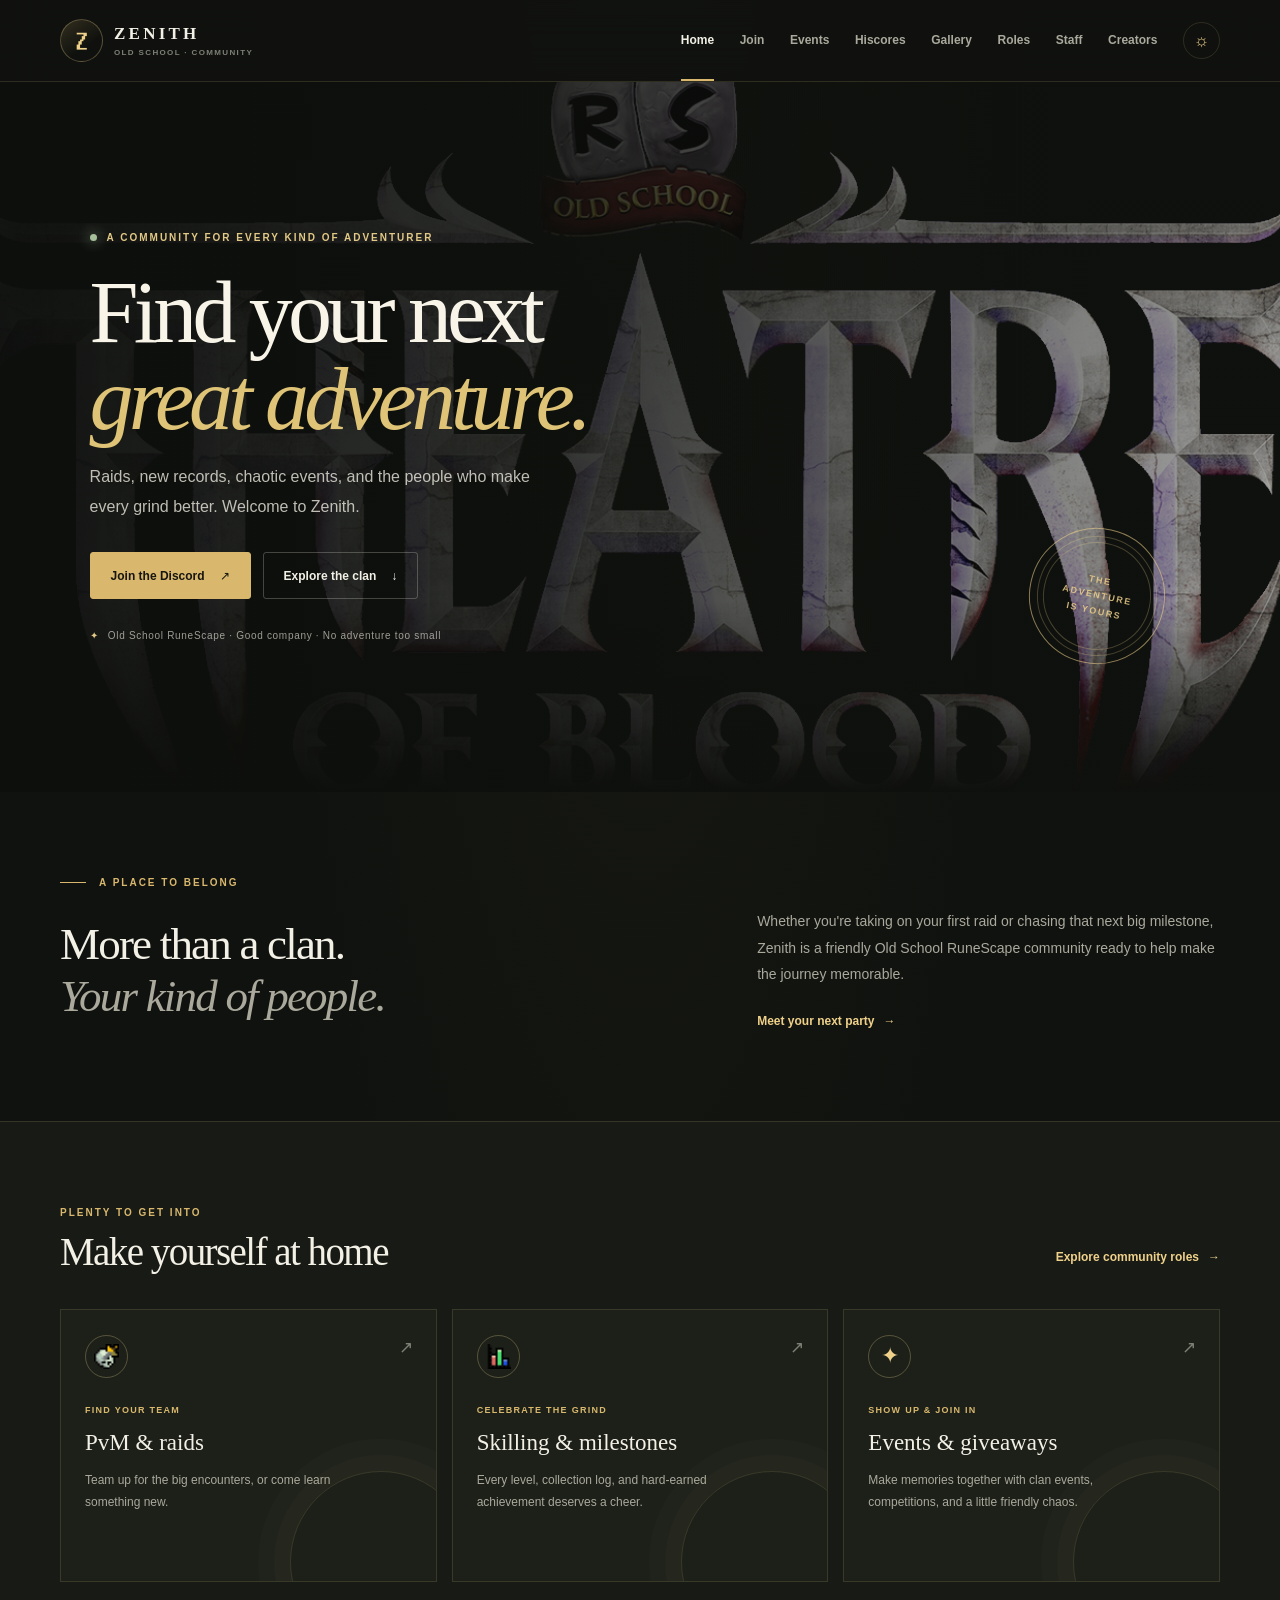
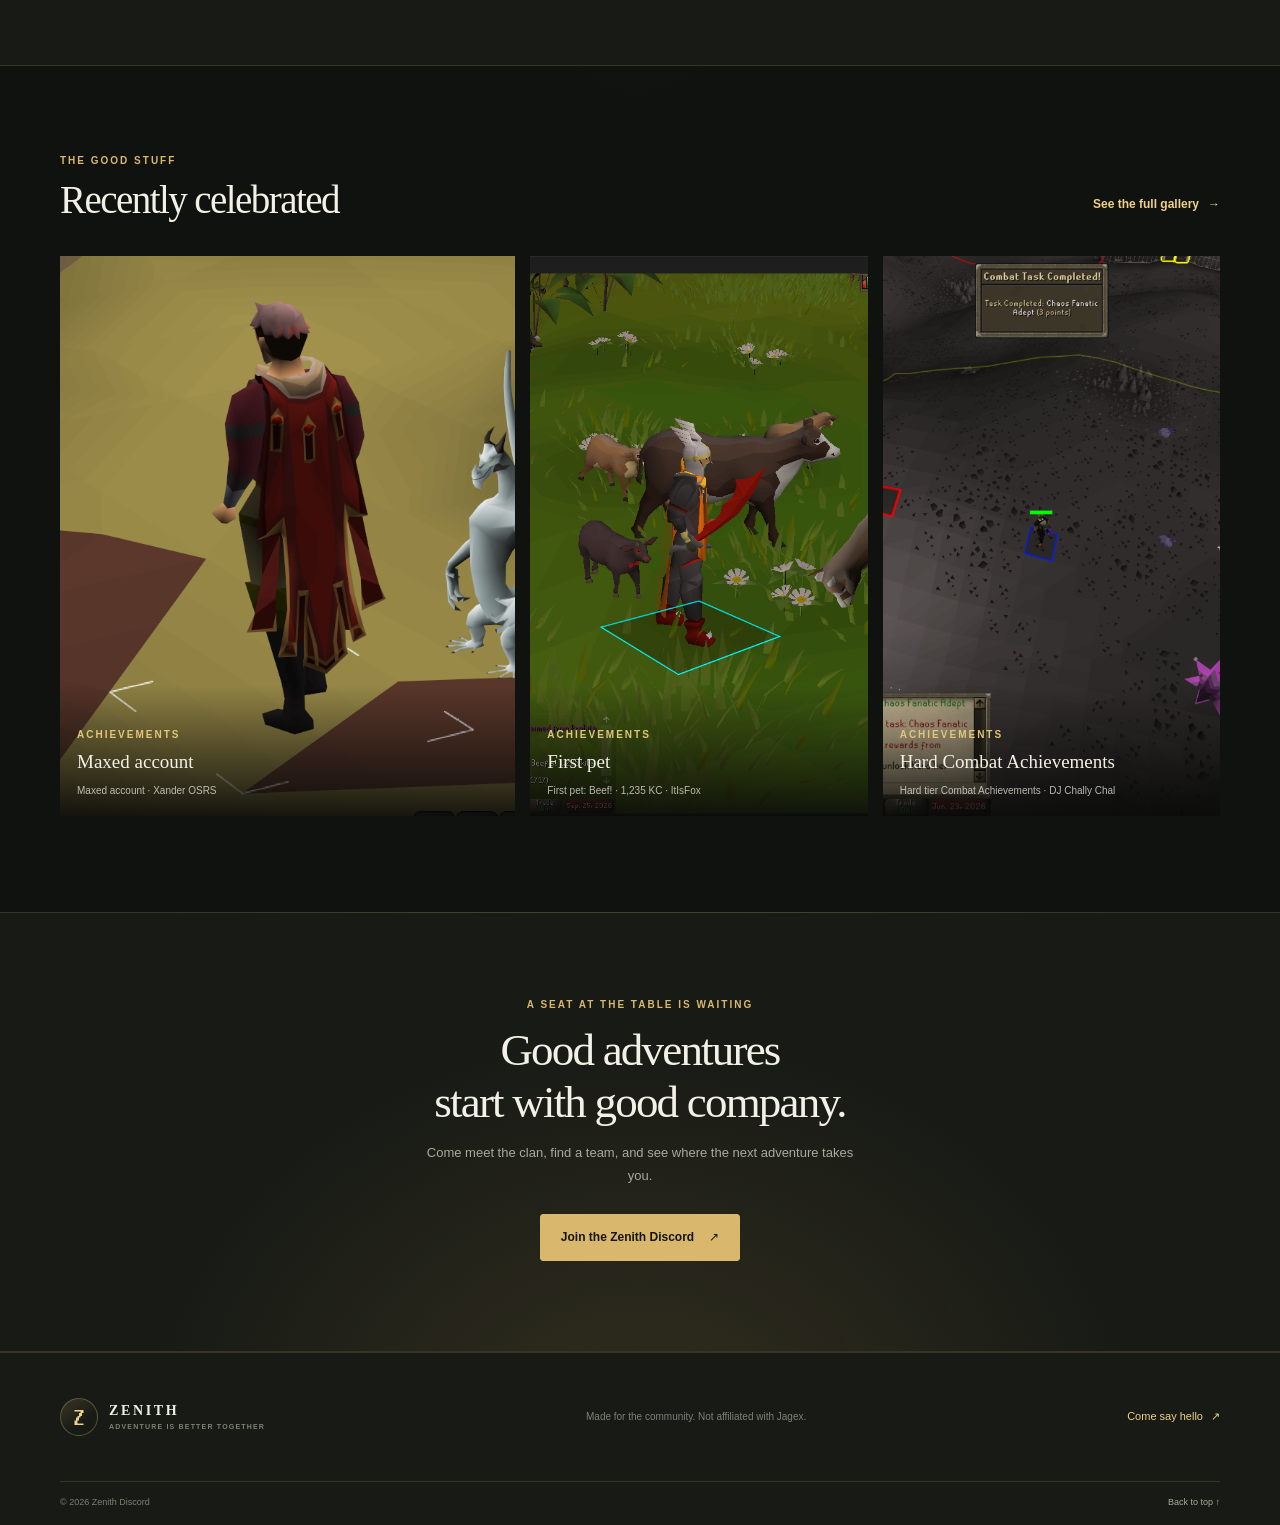
==== index.html @ 4ca2e31f "Initial upload." ====
<!doctype html>
<html lang="en">
<head>
    <meta charset="utf-8">
    <meta name="viewport" content="width=device-width, initial-scale=1">
    <meta name="theme-color" content="#10120f">
    <meta name="description" content="Find your next adventure with Zenith, an Old School RuneScape clan built around raids, skilling, events, and good company.">
    <title>Zenith — Old School RuneScape Community</title>
    <link rel="icon" href="icons/favicon.png" type="image/png">
    <link rel="stylesheet" href="styles.css">
    <script src="content.js" defer></script>
    <script src="script.js" defer></script>
</head>
<body data-page="home">
    <div id="app"><p class="loading">Loading the world of Zenith…</p></div>
    <noscript>This community site needs JavaScript enabled to display its pages.</noscript>
</body>
</html>
---- styles.css ----
@font-face {
    font-family: "RuneScape";
    src: url("fonts/runescape.woff2") format("woff2");
    font-display: swap;
}

:root {
    color-scheme: dark;
    --page: #10120f;
    --page-raised: #171a15;
    --surface: #1c2019;
    --surface-hover: #23281f;
    --line: rgba(223, 199, 137, 0.15);
    --line-strong: rgba(223, 199, 137, 0.31);
    --text: #f3f0e6;
    --text-secondary: #aaa99c;
    --text-muted: #7e8175;
    --gold: #d9b86e;
    --gold-bright: #efd18a;
    --gold-ink: #17150f;
    --green: #799478;
    --serif: Georgia, "Times New Roman", serif;
    --sans: Inter, ui-sans-serif, -apple-system, BlinkMacSystemFont, "Segoe UI", sans-serif;
    --content: 1160px;
    --nav-height: 82px;
    font-family: var(--sans);
    font-synthesis: none;
    text-rendering: optimizeLegibility;
    -webkit-font-smoothing: antialiased;
    -moz-osx-font-smoothing: grayscale;
    scroll-behavior: smooth;
    scroll-padding-top: 100px;
}

:root[data-theme="light"] {
    color-scheme: light;
    --page: #f3f0e7;
    --page-raised: #eae6da;
    --surface: #fbf9f2;
    --surface-hover: #f0ebdf;
    --line: rgba(94, 74, 37, 0.14);
    --line-strong: rgba(94, 74, 37, 0.27);
    --text: #29291f;
    --text-secondary: #5e6055;
    --text-muted: #7d7c70;
    --gold: #80632e;
    --gold-bright: #664b1f;
    --gold-ink: #fbf9f2;
    --green: #496348;
}

* {
    box-sizing: border-box;
}

body {
    min-width: 320px;
    min-height: 100vh;
    margin: 0;
    background:
        radial-gradient(ellipse at 50% -25%, rgba(119, 110, 68, 0.1), transparent 47%),
        var(--page);
    color: var(--text);
    font-size: 15px;
    line-height: 1.7;
    transition: background-color 180ms ease, color 180ms ease;
}

body,
button,
input {
    font-family: var(--sans);
}

button,
a {
    -webkit-tap-highlight-color: transparent;
}

a {
    color: inherit;
}

button {
    color: inherit;
}

img {
    display: block;
    max-width: 100%;
}

::selection {
    background: var(--gold);
    color: var(--gold-ink);
}

:focus-visible {
    outline: 2px solid var(--gold-bright);
    outline-offset: 4px;
}

.skip-link,
.sr-only {
    position: absolute;
    width: 1px;
    height: 1px;
    overflow: hidden;
    clip: rect(0, 0, 0, 0);
    white-space: nowrap;
    clip-path: inset(50%);
}

.skip-link:focus {
    z-index: 100;
    top: 12px;
    left: 12px;
    width: auto;
    height: auto;
    padding: 10px 16px;
    background: var(--surface);
    clip: auto;
    clip-path: none;
}

.loading {
    padding: 20vh 24px;
    color: var(--text-secondary);
    text-align: center;
}

.site-header {
    position: sticky;
    z-index: 20;
    top: 0;
    height: var(--nav-height);
    border-bottom: 1px solid var(--line);
    background: color-mix(in srgb, var(--page) 88%, transparent);
    backdrop-filter: blur(18px);
}

.nav-wrap,
.section-wrap,
.footer-inner,
.footer-bottom,
.page-heading {
    width: min(var(--content), calc(100% - 56px));
    margin-inline: auto;
}

.nav-wrap {
    display: flex;
    height: 100%;
    align-items: center;
    justify-content: space-between;
    gap: 32px;
}

.brand {
    display: inline-flex;
    flex: 0 0 auto;
    align-items: center;
    gap: 11px;
    color: var(--text);
    text-decoration: none;
}

.brand-mark {
    display: grid;
    width: 43px;
    height: 43px;
    border: 1px solid var(--line-strong);
    border-radius: 50%;
    background: linear-gradient(145deg, rgba(217, 184, 110, 0.18), transparent 65%);
    color: var(--gold-bright);
    font-family: "RuneScape", var(--serif);
    font-size: 27px;
    place-items: center;
}

.brand-name {
    display: grid;
    gap: 0;
    font-family: var(--serif);
    font-size: 17px;
    font-weight: 700;
    letter-spacing: 0.19em;
    line-height: 1.15;
}

.brand-name small {
    margin-top: 4px;
    color: var(--text-muted);
    font-family: var(--sans);
    font-size: 8px;
    font-weight: 600;
    letter-spacing: 0.17em;
}

.primary-nav {
    display: flex;
    height: 100%;
    align-items: center;
    gap: clamp(12px, 2vw, 28px);
}

.primary-nav > a {
    position: relative;
    display: grid;
    height: 100%;
    align-items: center;
    color: var(--text-secondary);
    font-size: 12px;
    font-weight: 550;
    text-decoration: none;
    transition: color 160ms ease;
}

.primary-nav > a::after {
    position: absolute;
    right: 0;
    bottom: 0;
    left: 0;
    height: 2px;
    background: var(--gold);
    content: "";
    transform: scaleX(0);
    transform-origin: center;
    transition: transform 160ms ease;
}

.primary-nav > a:hover,
.primary-nav > a[aria-current="page"] {
    color: var(--text);
}

.primary-nav > a[aria-current="page"]::after,
.primary-nav > a:hover::after {
    transform: scaleX(1);
}

.theme-toggle,
.menu-toggle {
    display: grid;
    width: 37px;
    height: 37px;
    flex: 0 0 auto;
    border: 1px solid var(--line);
    border-radius: 50%;
    background: transparent;
    color: var(--gold-bright);
    cursor: pointer;
    font-size: 17px;
    place-items: center;
    transition: border-color 160ms ease, background 160ms ease;
}

.theme-toggle:hover,
.menu-toggle:hover {
    border-color: var(--gold);
    background: var(--surface);
}

.menu-toggle {
    display: none;
}

.hero--home {
    position: relative;
    display: flex;
    min-height: min(710px, calc(100svh - var(--nav-height)));
    align-items: center;
    overflow: hidden;
    padding: 90px max(7vw, calc((100vw - var(--content)) / 2));
    isolation: isolate;
}

.hero--home::before,
.hero--home::after {
    position: absolute;
    z-index: -1;
    inset: 0;
    content: "";
}

.hero--home::before {
    background-image: url("eventscreenshots/Theatre_of_Blood.webp");
    background-position: center 42%;
    background-size: cover;
    filter: saturate(0.64);
    transform: scale(1.025);
}

.hero--home::after {
    background:
        linear-gradient(90deg, rgba(13, 15, 12, 0.97) 3%, rgba(13, 15, 12, 0.84) 43%, rgba(13, 15, 12, 0.34) 100%),
        linear-gradient(0deg, var(--page) 0%, transparent 27%, rgba(13, 15, 12, 0.18) 100%);
}

:root[data-theme="light"] .hero--home::after {
    background:
        linear-gradient(90deg, rgba(30, 29, 23, 0.88) 3%, rgba(30, 29, 23, 0.69) 49%, rgba(30, 29, 23, 0.12) 100%),
        linear-gradient(0deg, var(--page) 0%, transparent 28%, rgba(30, 29, 23, 0.05) 100%);
}

.hero-inner {
    width: min(670px, 100%);
}

.eyebrow,
.section-kicker {
    margin: 0;
    color: var(--gold);
    font-size: 10px;
    font-weight: 700;
    letter-spacing: 0.2em;
    line-height: 1.5;
    text-transform: uppercase;
}

.hero .eyebrow {
    display: flex;
    align-items: center;
    gap: 10px;
    color: #e2c985;
}

.status-dot {
    width: 7px;
    height: 7px;
    border-radius: 50%;
    background: #a6c19a;
    box-shadow: 0 0 13px rgba(166, 193, 154, 0.85);
}

.hero--home h1 {
    margin: 24px 0 19px;
    color: #f8f4e8;
    font-family: var(--serif);
    font-size: clamp(50px, 7.5vw, 88px);
    font-weight: 400;
    letter-spacing: -0.055em;
    line-height: 0.99;
}

.hero--home h1 span {
    color: #dfc477;
    font-style: italic;
}

.hero-copy {
    max-width: 460px;
    margin: 0;
    color: rgba(246, 243, 231, 0.76);
    font-size: 16px;
    line-height: 1.85;
}

.hero-actions {
    display: flex;
    flex-wrap: wrap;
    align-items: center;
    gap: 12px;
    margin-top: 31px;
}

.button {
    display: inline-flex;
    min-height: 47px;
    align-items: center;
    justify-content: center;
    gap: 15px;
    padding: 0 20px;
    border: 1px solid transparent;
    border-radius: 3px;
    font-size: 12px;
    font-weight: 700;
    text-decoration: none;
    transition: transform 160ms ease, background 160ms ease, border-color 160ms ease;
}

.button:hover {
    transform: translateY(-2px);
}

.button--primary {
    border-color: var(--gold);
    background: var(--gold);
    color: var(--gold-ink);
}

.button--primary:hover {
    border-color: var(--gold-bright);
    background: var(--gold-bright);
}

.button--quiet {
    border-color: rgba(243, 240, 230, 0.24);
    color: #f3f0e6;
}

.button--quiet:hover {
    border-color: rgba(243, 240, 230, 0.6);
    background: rgba(243, 240, 230, 0.07);
}

.hero-note {
    margin: 28px 0 0;
    color: rgba(246, 243, 231, 0.62);
    font-size: 10px;
    letter-spacing: 0.07em;
}

.hero-note span {
    padding-right: 6px;
    color: #e2c985;
}

.hero-stamp {
    position: absolute;
    right: 9%;
    bottom: 18%;
    display: grid;
    width: 136px;
    height: 136px;
    border: 1px solid rgba(239, 209, 138, 0.56);
    border-radius: 50%;
    color: rgba(239, 209, 138, 0.84);
    font-size: 9px;
    font-weight: 700;
    letter-spacing: 0.18em;
    line-height: 1.7;
    text-align: center;
    transform: rotate(12deg);
    place-items: center;
}

.hero-stamp::before,
.hero-stamp::after {
    position: absolute;
    border: 1px solid rgba(239, 209, 138, 0.25);
    border-radius: 50%;
    content: "";
}

.hero-stamp::before {
    inset: 7px;
}

.hero-stamp::after {
    inset: 13px;
}

.section-wrap {
    padding-block: 92px;
}

.intro-section {
    padding-top: 83px;
    padding-bottom: 89px;
}

.section-kicker {
    display: flex;
    align-items: center;
    gap: 13px;
}

.section-kicker::before {
    width: 26px;
    height: 1px;
    background: var(--gold);
    content: "";
}

.intro-grid {
    display: grid;
    grid-template-columns: 1fr 0.75fr;
    align-items: center;
    gap: 80px;
    margin-top: 18px;
}

h1,
h2,
h3,
p {
    overflow-wrap: anywhere;
}

.intro-grid h2,
.section-heading h2,
.cta-inner h2,
.scores-note h2,
.join-card h2 {
    margin: 0;
    font-family: var(--serif);
    font-size: clamp(31px, 4vw, 45px);
    font-weight: 400;
    letter-spacing: -0.04em;
    line-height: 1.16;
}

.intro-grid h2 span {
    color: var(--text-secondary);
    font-style: italic;
}

.intro-grid > div p {
    margin: 0 0 19px;
    color: var(--text-secondary);
    font-size: 14px;
    line-height: 1.9;
}

.text-link {
    display: inline-flex;
    align-items: center;
    gap: 9px;
    color: var(--gold-bright);
    font-size: 12px;
    font-weight: 650;
    text-decoration: none;
}

.text-link span {
    transition: transform 160ms ease;
}

.text-link:hover span {
    transform: translateX(4px);
}

.feature-section {
    border-block: 1px solid var(--line);
    background: var(--page-raised);
}

.feature-section .section-wrap {
    padding-block: 83px;
}

.section-heading {
    display: flex;
    align-items: end;
    justify-content: space-between;
    gap: 30px;
    margin-bottom: 34px;
}

.section-heading h2 {
    margin-top: 9px;
    font-size: clamp(29px, 3.7vw, 39px);
}

.section-heading > .text-link {
    margin-bottom: 7px;
}

.feature-grid {
    display: grid;
    grid-template-columns: repeat(3, 1fr);
    gap: 15px;
}

.feature-card {
    position: relative;
    min-height: 273px;
    padding: 25px 24px;
    overflow: hidden;
    border: 1px solid var(--line);
    background: var(--surface);
    text-decoration: none;
    transition: border-color 180ms ease, transform 180ms ease, background 180ms ease;
}

.feature-card:hover {
    transform: translateY(-4px);
    border-color: var(--line-strong);
    background: var(--surface-hover);
}

.feature-card::after {
    position: absolute;
    right: -36px;
    bottom: -72px;
    width: 180px;
    height: 180px;
    border: 1px solid var(--line);
    border-radius: 50%;
    content: "";
    box-shadow: 0 0 0 16px rgba(223, 199, 137, 0.025), 0 0 0 32px rgba(223, 199, 137, 0.02);
    pointer-events: none;
}

.feature-icon {
    display: grid;
    width: 43px;
    height: 43px;
    margin-bottom: 25px;
    border: 1px solid var(--line-strong);
    border-radius: 50%;
    color: var(--gold-bright);
    font-family: var(--serif);
    font-size: 22px;
    place-items: center;
}

.feature-icon img {
    width: 25px;
    height: 25px;
    object-fit: contain;
}

.feature-label {
    display: block;
    color: var(--gold);
    font-size: 9px;
    font-weight: 700;
    letter-spacing: 0.14em;
    text-transform: uppercase;
}

.feature-card h3 {
    margin: 5px 0 8px;
    font-family: var(--serif);
    font-size: 23px;
    font-weight: 400;
}

.feature-card p {
    max-width: 270px;
    margin: 0;
    color: var(--text-secondary);
    font-size: 12px;
    line-height: 1.8;
}

.feature-arrow {
    position: absolute;
    top: 24px;
    right: 23px;
    color: var(--text-muted);
    font-size: 17px;
}

.showcase-section {
    padding-block: 87px 96px;
}

.showcase-grid {
    display: grid;
    grid-template-columns: 1.35fr 1fr 1fr;
    gap: 15px;
}

.showcase-card {
    position: relative;
    min-height: 265px;
    overflow: hidden;
    background: var(--surface);
}

.showcase-card:first-child {
    min-height: 330px;
}

.showcase-card img {
    width: 100%;
    height: 100%;
    min-height: inherit;
    object-fit: cover;
    transition: transform 320ms ease;
}

.showcase-card:hover img {
    transform: scale(1.04);
}

.showcase-overlay {
    position: absolute;
    right: 0;
    bottom: 0;
    left: 0;
    display: grid;
    gap: 4px;
    padding: 42px 17px 17px;
    background: linear-gradient(transparent, rgba(8, 9, 8, 0.89));
    color: #f3f0e6;
}

.showcase-overlay .eyebrow {
    color: #e0c778;
}

.showcase-overlay strong {
    font-family: var(--serif);
    font-size: 19px;
    font-weight: 400;
}

.showcase-overlay > span:last-child {
    color: rgba(243, 240, 230, 0.74);
    font-size: 10px;
}

.cta-band {
    position: relative;
    overflow: hidden;
    border-block: 1px solid var(--line);
    background:
        radial-gradient(ellipse at 50% 120%, rgba(171, 138, 76, 0.18), transparent 56%),
        var(--page-raised);
    text-align: center;
}

.cta-inner {
    display: grid;
    justify-items: center;
    padding: 84px 24px 90px;
}

.cta-inner h2 {
    margin-top: 12px;
}

.cta-inner > p:not(.eyebrow) {
    max-width: 440px;
    margin: 14px 0 22px;
    color: var(--text-secondary);
    font-size: 13px;
}

.cta-inner .button {
    margin-top: 5px;
}

.cta-band--compact .cta-inner {
    padding-block: 56px 61px;
}

.cta-band--compact .cta-inner h2 {
    font-size: clamp(28px, 4vw, 38px);
}

.page-heading {
    position: relative;
    padding-block: 105px 76px;
    border-bottom: 1px solid var(--line);
}

.page-heading::after {
    position: absolute;
    top: 57px;
    right: 2%;
    color: var(--line-strong);
    content: "✦";
    font-family: var(--serif);
    font-size: 90px;
    line-height: 1;
}

.page-heading h1 {
    position: relative;
    z-index: 1;
    max-width: 800px;
    margin: 13px 0 12px;
    font-family: var(--serif);
    font-size: clamp(42px, 6vw, 65px);
    font-weight: 400;
    letter-spacing: -0.05em;
    line-height: 1.1;
}

.page-heading > p:last-child {
    max-width: 590px;
    margin: 0;
    color: var(--text-secondary);
    font-size: 14px;
    line-height: 1.85;
}

.events-section,
.scores-section,
.gallery-section,
.roles-section,
.staff-section,
.creators-section {
    padding-top: 62px;
    padding-bottom: 90px;
}

.count-pill {
    display: inline-flex;
    min-height: 29px;
    align-items: center;
    padding: 0 11px;
    border: 1px solid var(--line-strong);
    border-radius: 99px;
    color: var(--gold-bright);
    font-size: 9px;
    font-weight: 700;
    letter-spacing: 0.1em;
    text-transform: uppercase;
}

.event-grid {
    display: grid;
    grid-template-columns: repeat(2, 1fr);
    gap: 19px;
}

.event-card {
    overflow: hidden;
    border: 1px solid var(--line);
    background: var(--surface);
    transition: border-color 180ms ease, transform 180ms ease;
}

.event-card:hover {
    transform: translateY(-3px);
    border-color: var(--line-strong);
}

.event-image {
    position: relative;
    height: 253px;
    overflow: hidden;
    background: var(--page-raised);
}

.event-image img {
    width: 100%;
    height: 100%;
    object-fit: cover;
    transition: transform 300ms ease;
}

.event-card:hover .event-image img {
    transform: scale(1.035);
}

.event-number,
.event-status {
    position: absolute;
    bottom: 14px;
    padding: 5px 9px;
    background: rgba(14, 16, 13, 0.82);
    color: #f3f0e6;
    font-size: 9px;
    font-weight: 650;
    letter-spacing: 0.08em;
    backdrop-filter: blur(6px);
}

.event-number {
    left: 15px;
}

.event-status {
    right: 15px;
    color: #daca9e;
}

.event-content {
    padding: 20px 21px 23px;
}

.event-content h2 {
    margin: 6px 0 5px;
    font-family: var(--serif);
    font-size: 24px;
    font-weight: 400;
}

.event-content > p:last-child {
    margin: 0;
    color: var(--text-secondary);
    font-size: 12px;
}

.gallery-controls {
    display: flex;
    align-items: center;
    justify-content: space-between;
    gap: 20px;
    margin-bottom: 15px;
}

.filter-list {
    display: flex;
    flex-wrap: wrap;
    gap: 7px;
}

.filter-button {
    min-height: 34px;
    padding: 0 12px;
    border: 1px solid var(--line);
    border-radius: 2px;
    background: transparent;
    color: var(--text-secondary);
    cursor: pointer;
    font-size: 10px;
    transition: background 150ms ease, border-color 150ms ease, color 150ms ease;
}

.filter-button:hover,
.filter-button.is-active {
    border-color: var(--gold);
    background: var(--gold);
    color: var(--gold-ink);
}

.search-box {
    display: flex;
    min-width: 215px;
    height: 36px;
    align-items: center;
    gap: 9px;
    padding: 0 10px;
    border: 1px solid var(--line);
    color: var(--text-muted);
}

.search-box > span:not(.sr-only) {
    font-size: 21px;
    line-height: 1;
}

.search-box input {
    width: 100%;
    border: 0;
    outline: 0;
    background: transparent;
    color: var(--text);
    font-size: 11px;
}

.search-box input::placeholder {
    color: var(--text-muted);
}

.gallery-count {
    margin: 0 0 17px;
    color: var(--text-muted);
    font-size: 10px;
}

.gallery-grid {
    display: grid;
    grid-template-columns: repeat(3, minmax(0, 1fr));
    gap: 17px;
}

.gallery-card {
    min-width: 0;
    padding: 0;
    overflow: hidden;
    border: 1px solid var(--line);
    background: var(--surface);
    color: var(--text);
    cursor: pointer;
    text-align: left;
    transition: border-color 180ms ease, transform 180ms ease;
}

.gallery-card:hover {
    transform: translateY(-3px);
    border-color: var(--line-strong);
}

.gallery-image {
    position: relative;
    display: block;
    height: 213px;
    overflow: hidden;
    background: var(--page-raised);
}

.gallery-image img {
    width: 100%;
    height: 100%;
    object-fit: cover;
    transition: transform 280ms ease;
}

.gallery-card:hover .gallery-image img {
    transform: scale(1.045);
}

.gallery-zoom {
    position: absolute;
    right: 11px;
    bottom: 11px;
    display: grid;
    width: 30px;
    height: 30px;
    border: 1px solid rgba(255, 255, 255, 0.32);
    border-radius: 50%;
    background: rgba(12, 13, 11, 0.55);
    color: #fff;
    font-size: 14px;
    opacity: 0;
    place-items: center;
    transition: opacity 180ms ease;
}

.gallery-card:hover .gallery-zoom,
.gallery-card:focus-visible .gallery-zoom {
    opacity: 1;
}

.gallery-meta {
    display: grid;
    min-height: 100px;
    align-content: start;
    gap: 4px;
    padding: 14px 15px;
}

.gallery-meta .eyebrow {
    font-size: 8px;
}

.gallery-meta strong {
    font-family: var(--serif);
    font-size: 17px;
    font-weight: 400;
    line-height: 1.25;
}

.gallery-meta > span:last-child {
    color: var(--text-secondary);
    font-size: 10px;
    line-height: 1.5;
}

.gallery-card[hidden] {
    display: none;
}

.empty-state {
    padding: 42px 15px;
    border: 1px dashed var(--line-strong);
    color: var(--text-secondary);
    text-align: center;
}

.empty-state[hidden] {
    display: none;
}

.gallery-invite {
    margin: 28px 0 0;
    color: var(--text-secondary);
    font-size: 12px;
}

.image-dialog {
    position: fixed;
    width: min(900px, calc(100% - 32px));
    max-width: none;
    max-height: min(90vh, 900px);
    padding: 12px;
    overflow: auto;
    border: 1px solid var(--line-strong);
    background: var(--surface);
    color: var(--text);
}

.image-dialog::backdrop {
    background: rgba(6, 7, 6, 0.86);
    backdrop-filter: blur(5px);
}

.image-dialog img {
    width: 100%;
    max-height: calc(90vh - 84px);
    object-fit: contain;
}

.dialog-caption {
    padding: 13px 8px 3px;
    color: var(--text-secondary);
    font-size: 12px;
}

.dialog-close {
    position: sticky;
    z-index: 1;
    top: 5px;
    float: right;
    display: grid;
    width: 36px;
    height: 36px;
    margin-bottom: -40px;
    border: 1px solid var(--line-strong);
    border-radius: 50%;
    background: rgba(16, 18, 15, 0.85);
    color: #fff;
    cursor: pointer;
    font-size: 24px;
    line-height: 1;
    place-items: center;
}

.scores-card {
    border: 1px solid var(--line);
    background: var(--surface);
}

.scores-heading {
    display: flex;
    align-items: center;
    justify-content: space-between;
    padding: 24px 27px 21px;
}

.scores-heading h2 {
    margin: 5px 0 0;
    font-family: var(--serif);
    font-size: 25px;
    font-weight: 400;
}

.table-scroll {
    overflow-x: auto;
}

.scores-table {
    width: 100%;
    border-collapse: collapse;
    text-align: left;
}

.scores-table thead {
    background: var(--page-raised);
}

.scores-table th,
.scores-table td {
    padding: 14px 26px;
    border-bottom: 1px solid var(--line);
    font-size: 12px;
}

.scores-table thead th {
    color: var(--text-muted);
    font-size: 9px;
    font-weight: 700;
    letter-spacing: 0.11em;
    text-transform: uppercase;
}

.scores-table tbody th {
    font-weight: 600;
}

.scores-table tbody tr:last-child th,
.scores-table tbody tr:last-child td {
    border-bottom: 0;
}

.scores-table tbody tr:hover {
    background: var(--surface-hover);
}

.rank {
    color: var(--text-muted);
    font-variant-numeric: tabular-nums;
}

.rank--1 {
    color: var(--gold-bright);
}

.level-value {
    font-variant-numeric: tabular-nums;
}

.role-chip {
    display: inline-flex;
    align-items: center;
    gap: 8px;
    color: var(--text-secondary);
    font-size: 11px;
}

.role-chip img {
    width: 22px;
    height: 22px;
    object-fit: contain;
}

.scores-footnote {
    margin: 0;
    padding: 12px 26px;
    border-top: 1px solid var(--line);
    color: var(--text-muted);
    font-size: 10px;
}

.scores-note {
    display: flex;
    align-items: center;
    gap: 21px;
    margin-top: 24px;
    padding: 25px;
    border: 1px solid var(--line);
    background: var(--page-raised);
}

.note-mark {
    display: grid;
    width: 43px;
    height: 43px;
    flex: 0 0 auto;
    border: 1px solid var(--line-strong);
    border-radius: 50%;
    color: var(--gold);
    font-size: 20px;
    place-items: center;
}

.scores-note > div {
    flex: 1;
}

.scores-note h2 {
    font-size: 21px;
}

.scores-note p {
    margin: 4px 0 0;
    color: var(--text-secondary);
    font-size: 11px;
}

.scores-note .button {
    min-height: 40px;
}

.join-section {
    padding-top: 58px;
}

.join-card {
    position: relative;
    display: flex;
    min-height: 380px;
    align-items: center;
    justify-content: space-between;
    gap: 45px;
    padding: 55px 65px;
    overflow: hidden;
    border: 1px solid var(--line-strong);
    background:
        radial-gradient(ellipse at 85% 40%, rgba(203, 166, 91, 0.13), transparent 42%),
        var(--surface);
}

.join-card::after {
    position: absolute;
    right: 32%;
    bottom: -140px;
    width: 290px;
    height: 290px;
    border: 1px solid var(--line);
    border-radius: 50%;
    content: "";
    box-shadow: 0 0 0 20px rgba(223, 199, 137, 0.025), 0 0 0 40px rgba(223, 199, 137, 0.02);
    pointer-events: none;
}

.join-card-content {
    position: relative;
    z-index: 1;
    max-width: 490px;
}

.join-card h2 {
    margin-top: 12px;
    font-size: clamp(39px, 5vw, 55px);
}

.join-card-content > p:not(.eyebrow) {
    max-width: 430px;
    margin: 14px 0 21px;
    color: var(--text-secondary);
    font-size: 13px;
}

.join-assurance {
    display: flex;
    align-items: center;
    gap: 7px;
    margin-top: 17px;
    color: var(--text-muted);
    font-size: 9px;
}

.join-assurance span {
    color: var(--gold);
}

.join-emblem {
    position: relative;
    z-index: 1;
    display: grid;
    width: 195px;
    height: 195px;
    flex: 0 0 auto;
    border: 1px solid var(--line-strong);
    border-radius: 50%;
    color: var(--gold);
    text-align: center;
    transform: rotate(-8deg);
    place-content: center;
}

.join-emblem::before,
.join-emblem::after {
    position: absolute;
    inset: 10px;
    border: 1px solid var(--line);
    border-radius: 50%;
    content: "";
}

.join-emblem::after {
    inset: 16px;
}

.join-emblem > span:first-child {
    font-size: 15px;
}

.join-emblem strong {
    font-family: "RuneScape", var(--serif);
    font-size: 66px;
    font-weight: 400;
    line-height: 1;
}

.join-emblem > span:last-child {
    font-size: 8px;
    font-weight: 700;
    letter-spacing: 0.15em;
    line-height: 1.5;
}

.join-steps {
    display: grid;
    grid-template-columns: repeat(3, 1fr);
    gap: 28px;
    padding-block: 45px 14px;
}

.join-steps article {
    padding-top: 14px;
    border-top: 1px solid var(--line);
}

.step-number {
    color: var(--gold);
    font-size: 9px;
    font-weight: 700;
    letter-spacing: 0.12em;
}

.join-steps h3 {
    margin: 6px 0 4px;
    font-family: var(--serif);
    font-size: 20px;
    font-weight: 400;
}

.join-steps p {
    margin: 0;
    color: var(--text-secondary);
    font-size: 11px;
    line-height: 1.7;
}

.role-grid {
    display: grid;
    grid-template-columns: repeat(2, minmax(0, 1fr));
    gap: 10px;
}

.role-card {
    display: flex;
    min-height: 93px;
    align-items: center;
    gap: 15px;
    padding: 16px;
    border: 1px solid var(--line);
    background: var(--surface);
    transition: border-color 160ms ease, background 160ms ease;
}

.role-card:hover {
    border-color: var(--line-strong);
    background: var(--surface-hover);
}

.role-icon,
.staff-icon {
    display: grid;
    width: 51px;
    height: 51px;
    flex: 0 0 auto;
    border: 1px solid var(--line);
    border-radius: 50%;
    background: var(--page-raised);
    place-items: center;
}

.role-icon img {
    width: 31px;
    height: 31px;
    object-fit: contain;
}

.role-card > div {
    flex: 1;
}

.role-card h2,
.staff-card h2 {
    margin: 0;
    font-family: var(--serif);
    font-size: 17px;
    font-weight: 400;
    line-height: 1.3;
}

.role-card p {
    margin: 4px 0 0;
    color: var(--text-secondary);
    font-size: 10px;
    line-height: 1.5;
}

.role-star {
    color: var(--gold);
    font-size: 12px;
}

.staff-grid {
    display: grid;
    grid-template-columns: repeat(2, 1fr);
    gap: 13px;
}

.staff-card {
    position: relative;
    display: flex;
    min-height: 112px;
    align-items: center;
    gap: 19px;
    padding: 20px;
    overflow: hidden;
    border: 1px solid var(--line);
    background: var(--surface);
}

.staff-card::after {
    position: absolute;
    top: -54px;
    right: -51px;
    width: 120px;
    height: 120px;
    border: 1px solid var(--line);
    border-radius: 50%;
    content: "";
    pointer-events: none;
}

.staff-icon {
    width: 56px;
    height: 56px;
}

.staff-icon img {
    width: 33px;
    height: 33px;
    object-fit: contain;
}

.staff-card .eyebrow {
    margin-bottom: 5px;
    font-size: 8px;
}

.staff-card h2 {
    font-size: 20px;
}

.staff-divider {
    position: absolute;
    bottom: 0;
    left: 95px;
    width: 37px;
    height: 2px;
    background: var(--gold);
}

.staff-note {
    padding-top: 0;
    color: var(--text-secondary);
    font-size: 12px;
}

.staff-note .text-link {
    margin-left: 5px;
}

.creator-grid {
    display: grid;
    grid-template-columns: repeat(3, minmax(0, 1fr));
    gap: 16px;
}

.creator-card {
    overflow: hidden;
    border: 1px solid var(--line);
    background: var(--surface);
    transition: transform 180ms ease, border-color 180ms ease;
}

.creator-card:hover {
    transform: translateY(-3px);
    border-color: var(--line-strong);
}

.creator-image {
    position: relative;
    height: 220px;
    overflow: hidden;
    background: var(--page-raised);
}

.creator-image > img {
    width: 100%;
    height: 100%;
    object-fit: cover;
}

.creator-spark {
    position: absolute;
    right: 13px;
    bottom: 10px;
    color: #ead18f;
    font-size: 21px;
    text-shadow: 0 1px 10px rgba(0, 0, 0, 0.7);
}

.creator-content {
    padding: 19px;
}

.creator-content h2 {
    margin: 5px 0 6px;
    font-family: var(--serif);
    font-size: 23px;
    font-weight: 400;
}

.creator-content > p:not(.eyebrow) {
    min-height: 24px;
    margin: 0;
    color: var(--text-secondary);
    font-size: 11px;
}

.creator-links {
    display: grid;
    gap: 5px;
    margin-top: 16px;
    padding-top: 13px;
    border-top: 1px solid var(--line);
}

.creator-links a,
.link-unavailable {
    display: inline-flex;
    min-height: 25px;
    align-items: center;
    gap: 7px;
    color: var(--text-secondary);
    font-size: 10px;
    text-decoration: none;
}

.creator-links a:hover {
    color: var(--gold-bright);
}

.creator-links img {
    width: 16px;
    height: 16px;
    object-fit: contain;
}

.link-unavailable {
    color: var(--text-muted);
}

.creator-note {
    margin: 22px 0 0;
    color: var(--text-muted);
    font-size: 11px;
}

.recruitment-section {
    display: grid;
    min-height: 400px;
    padding-top: 57px;
    place-items: center;
}

.recruitment-card {
    display: grid;
    width: min(520px, 100%);
    justify-items: center;
    padding: 46px 36px;
    border: 1px solid var(--line);
    background: var(--surface);
    text-align: center;
}

.recruitment-icon {
    display: grid;
    width: 54px;
    height: 54px;
    margin-bottom: 20px;
    border: 1px solid var(--line-strong);
    border-radius: 50%;
    color: var(--gold);
    font-family: var(--serif);
    font-size: 27px;
    place-items: center;
}

.recruitment-card h2 {
    margin: 8px 0;
    font-family: var(--serif);
    font-size: 25px;
    font-weight: 400;
}

.recruitment-card > p:not(.eyebrow) {
    max-width: 380px;
    margin: 0 0 19px;
    color: var(--text-secondary);
    font-size: 12px;
}

.site-footer {
    border-top: 1px solid var(--line);
    background: var(--page-raised);
}

.footer-inner {
    display: flex;
    min-height: 128px;
    align-items: center;
    justify-content: space-between;
    gap: 25px;
}

.brand--footer .brand-mark {
    width: 38px;
    height: 38px;
    font-size: 24px;
}

.brand--footer .brand-name {
    font-size: 14px;
}

.brand--footer .brand-name small {
    font-size: 7px;
}

.footer-inner > p {
    margin: 0;
    color: var(--text-muted);
    font-size: 10px;
}

.footer-link {
    display: inline-flex;
    align-items: center;
    gap: 8px;
    color: var(--gold-bright);
    font-size: 11px;
    text-decoration: none;
}

.footer-link:hover {
    text-decoration: underline;
    text-underline-offset: 4px;
}

.footer-bottom {
    display: flex;
    min-height: 44px;
    align-items: center;
    justify-content: space-between;
    border-top: 1px solid var(--line);
    color: var(--text-muted);
    font-size: 9px;
}

.footer-bottom a {
    color: var(--text-secondary);
    text-decoration: none;
}

.footer-bottom a:hover {
    color: var(--gold-bright);
}

@media (min-width: 1400px) {
    .hero--home {
        padding-inline: max(7vw, calc((100vw - var(--content)) / 2));
    }
}

@media (max-width: 950px) {
    :root {
        --nav-height: 72px;
    }

    .nav-wrap,
    .section-wrap,
    .footer-inner,
    .footer-bottom,
    .page-heading {
        width: min(var(--content), calc(100% - 40px));
    }

    .nav-wrap {
        gap: 14px;
    }

    .primary-nav {
        gap: 14px;
    }

    .primary-nav > a {
        font-size: 10px;
    }

    .brand-mark {
        width: 38px;
        height: 38px;
    }

    .brand-name {
        font-size: 15px;
    }

    .feature-card {
        padding: 20px 18px;
    }

    .gallery-grid {
        grid-template-columns: repeat(2, minmax(0, 1fr));
    }
}

@media (max-width: 700px) {
    .site-header {
        height: 68px;
    }

    .nav-wrap,
    .section-wrap,
    .footer-inner,
    .footer-bottom,
    .page-heading {
        width: calc(100% - 36px);
    }

    .brand-mark {
        width: 39px;
        height: 39px;
    }

    .brand-name {
        font-size: 15px;
    }

    .menu-toggle {
        display: flex;
        width: 39px;
        height: 39px;
        flex-direction: column;
        justify-content: center;
        gap: 4px;
        padding: 0 11px;
        border-radius: 50%;
    }

    .menu-toggle span {
        display: block;
        width: 15px;
        height: 1px;
        background: var(--text);
        transition: transform 160ms ease;
    }

    .menu-toggle[aria-expanded="true"] span:first-child {
        transform: translateY(2.5px) rotate(45deg);
    }

    .menu-toggle[aria-expanded="true"] span:nth-child(2) {
        opacity: 0;
    }

    .menu-toggle[aria-expanded="true"] span:last-child {
        transform: translateY(-2.5px) rotate(-45deg);
    }

    .primary-nav {
        position: absolute;
        top: calc(100% + 1px);
        right: 0;
        left: 0;
        display: none;
        height: auto;
        flex-direction: column;
        align-items: stretch;
        gap: 0;
        padding: 8px 18px 17px;
        border-bottom: 1px solid var(--line-strong);
        background: var(--page);
        box-shadow: 0 18px 28px rgba(0, 0, 0, 0.22);
    }

    .primary-nav.is-open {
        display: flex;
    }

    .primary-nav > a {
        min-height: 43px;
        border-bottom: 1px solid var(--line);
        font-size: 12px;
    }

    .primary-nav > a::after {
        display: none;
    }

    .theme-toggle {
        margin-top: 12px;
        border-radius: 3px;
    }

    .hero--home {
        min-height: 625px;
        min-height: min(720px, calc(90svh - 68px));
        padding: 78px 25px 87px;
        align-items: center;
    }

    .hero--home::after {
        background:
            linear-gradient(90deg, rgba(13, 15, 12, 0.89), rgba(13, 15, 12, 0.48)),
            linear-gradient(0deg, var(--page), transparent 40%);
    }

    :root[data-theme="light"] .hero--home::after {
        background:
            linear-gradient(90deg, rgba(30, 29, 23, 0.78), rgba(30, 29, 23, 0.38)),
            linear-gradient(0deg, var(--page), transparent 40%);
    }

    .hero--home h1 {
        font-size: clamp(51px, 12vw, 72px);
    }

    .hero-copy {
        max-width: 390px;
        font-size: 14px;
    }

    .hero-stamp {
        right: 20px;
        bottom: 18px;
        width: 85px;
        height: 85px;
        font-size: 6px;
    }

    .hero-note {
        max-width: 270px;
        padding-right: 49px;
        font-size: 8px;
    }

    .section-wrap,
    .feature-section .section-wrap {
        padding-block: 63px;
    }

    .intro-section {
        padding-block: 65px;
    }

    .intro-grid {
        grid-template-columns: 1fr;
        gap: 16px;
        margin-top: 15px;
    }

    .intro-grid h2,
    .section-heading h2 {
        font-size: 34px;
    }

    .section-heading {
        align-items: start;
        flex-direction: column;
        gap: 11px;
        margin-bottom: 23px;
    }

    .feature-grid,
    .event-grid {
        grid-template-columns: 1fr;
    }

    .feature-card {
        min-height: 235px;
        padding: 22px;
    }

    .feature-icon {
        margin-bottom: 17px;
    }

    .showcase-grid {
        grid-template-columns: 1fr 1fr;
        gap: 10px;
    }

    .showcase-card,
    .showcase-card:first-child {
        min-height: 190px;
    }

    .showcase-card:first-child {
        grid-column: 1 / -1;
    }

    .showcase-card img {
        min-height: inherit;
    }

    .showcase-overlay {
        padding: 32px 12px 12px;
    }

    .showcase-overlay strong {
        font-size: 16px;
    }

    .showcase-overlay > span:last-child {
        font-size: 9px;
    }

    .cta-inner {
        padding: 66px 20px 70px;
    }

    .cta-inner h2 {
        font-size: 34px;
    }

    .page-heading {
        padding-block: 77px 54px;
    }

    .page-heading::after {
        top: 45px;
        font-size: 68px;
    }

    .page-heading h1 {
        font-size: clamp(40px, 10vw, 55px);
    }

    .page-heading > p:last-child {
        font-size: 12px;
    }

    .event-image {
        height: 220px;
    }

    .gallery-controls {
        align-items: stretch;
        flex-direction: column;
        gap: 12px;
    }

    .search-box {
        width: 100%;
    }

    .gallery-grid {
        gap: 10px;
    }

    .gallery-image {
        height: 155px;
    }

    .gallery-meta {
        min-height: 97px;
        padding: 11px 10px;
    }

    .gallery-meta strong {
        font-size: 15px;
    }

    .gallery-meta > span:last-child {
        font-size: 9px;
    }

    .gallery-zoom {
        width: 26px;
        height: 26px;
        opacity: 1;
    }

    .scores-heading {
        padding: 18px 15px;
    }

    .scores-table th,
    .scores-table td {
        padding: 12px 13px;
        font-size: 10px;
        white-space: nowrap;
    }

    .scores-table thead th {
        font-size: 8px;
    }

    .scores-footnote {
        padding-inline: 15px;
        font-size: 9px;
    }

    .scores-note {
        align-items: flex-start;
        flex-wrap: wrap;
        gap: 12px;
        padding: 18px;
    }

    .scores-note > div {
        flex: 1 1 calc(100% - 60px);
    }

    .scores-note .button {
        margin-left: 55px;
    }

    .join-section {
        padding-top: 38px;
    }

    .join-card {
        min-height: auto;
        padding: 34px 23px;
    }

    .join-emblem {
        position: absolute;
        right: -37px;
        bottom: -25px;
        width: 143px;
        height: 143px;
        opacity: 0.47;
    }

    .join-emblem strong {
        font-size: 50px;
    }

    .join-card-content {
        max-width: 100%;
        padding-right: 14px;
    }

    .join-card-content > p:not(.eyebrow) {
        max-width: 340px;
    }

    .join-steps {
        grid-template-columns: 1fr;
        gap: 17px;
        padding-top: 30px;
    }

    .join-steps article {
        padding-top: 10px;
    }

    .role-grid,
    .staff-grid {
        grid-template-columns: 1fr;
    }

    .role-card {
        min-height: 82px;
    }

    .creator-grid {
        grid-template-columns: 1fr;
    }

    .creator-image {
        height: 245px;
    }

    .creator-content > p:not(.eyebrow) {
        min-height: 0;
    }

    .footer-inner {
        min-height: auto;
        align-items: flex-start;
        flex-direction: column;
        gap: 13px;
        padding-block: 27px 20px;
    }

    .footer-inner > p {
        order: 1;
    }

    .footer-bottom {
        min-height: 42px;
    }
}

@media (max-width: 380px) {
    .nav-wrap,
    .section-wrap,
    .footer-inner,
    .footer-bottom,
    .page-heading {
        width: calc(100% - 28px);
    }

    .gallery-grid {
        grid-template-columns: 1fr;
    }

    .gallery-image {
        height: 210px;
    }

    .hero--home {
        padding-inline: 19px;
    }
}

@media (prefers-reduced-motion: reduce) {
    *,
    *::before,
    *::after {
        scroll-behavior: auto !important;
        transition-duration: 0.01ms !important;
        animation-duration: 0.01ms !important;
        animation-iteration-count: 1 !important;
    }
}
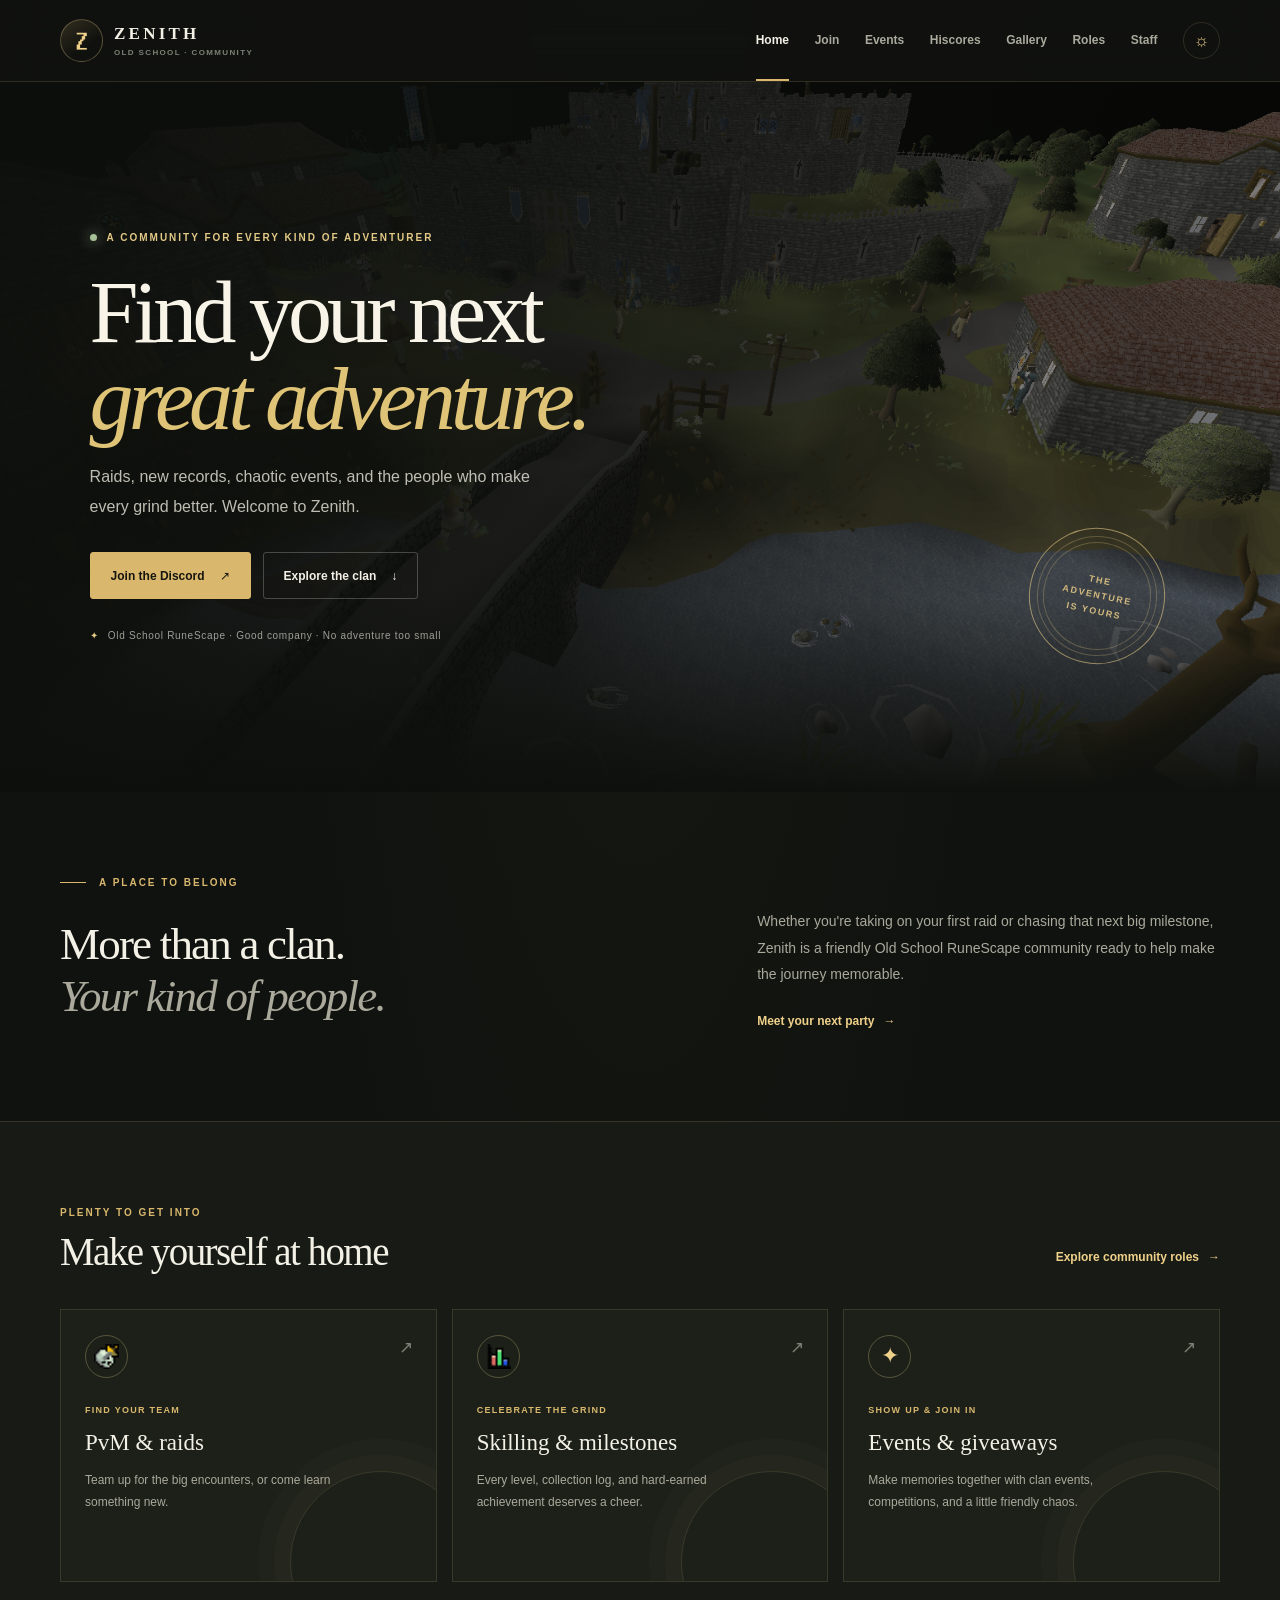
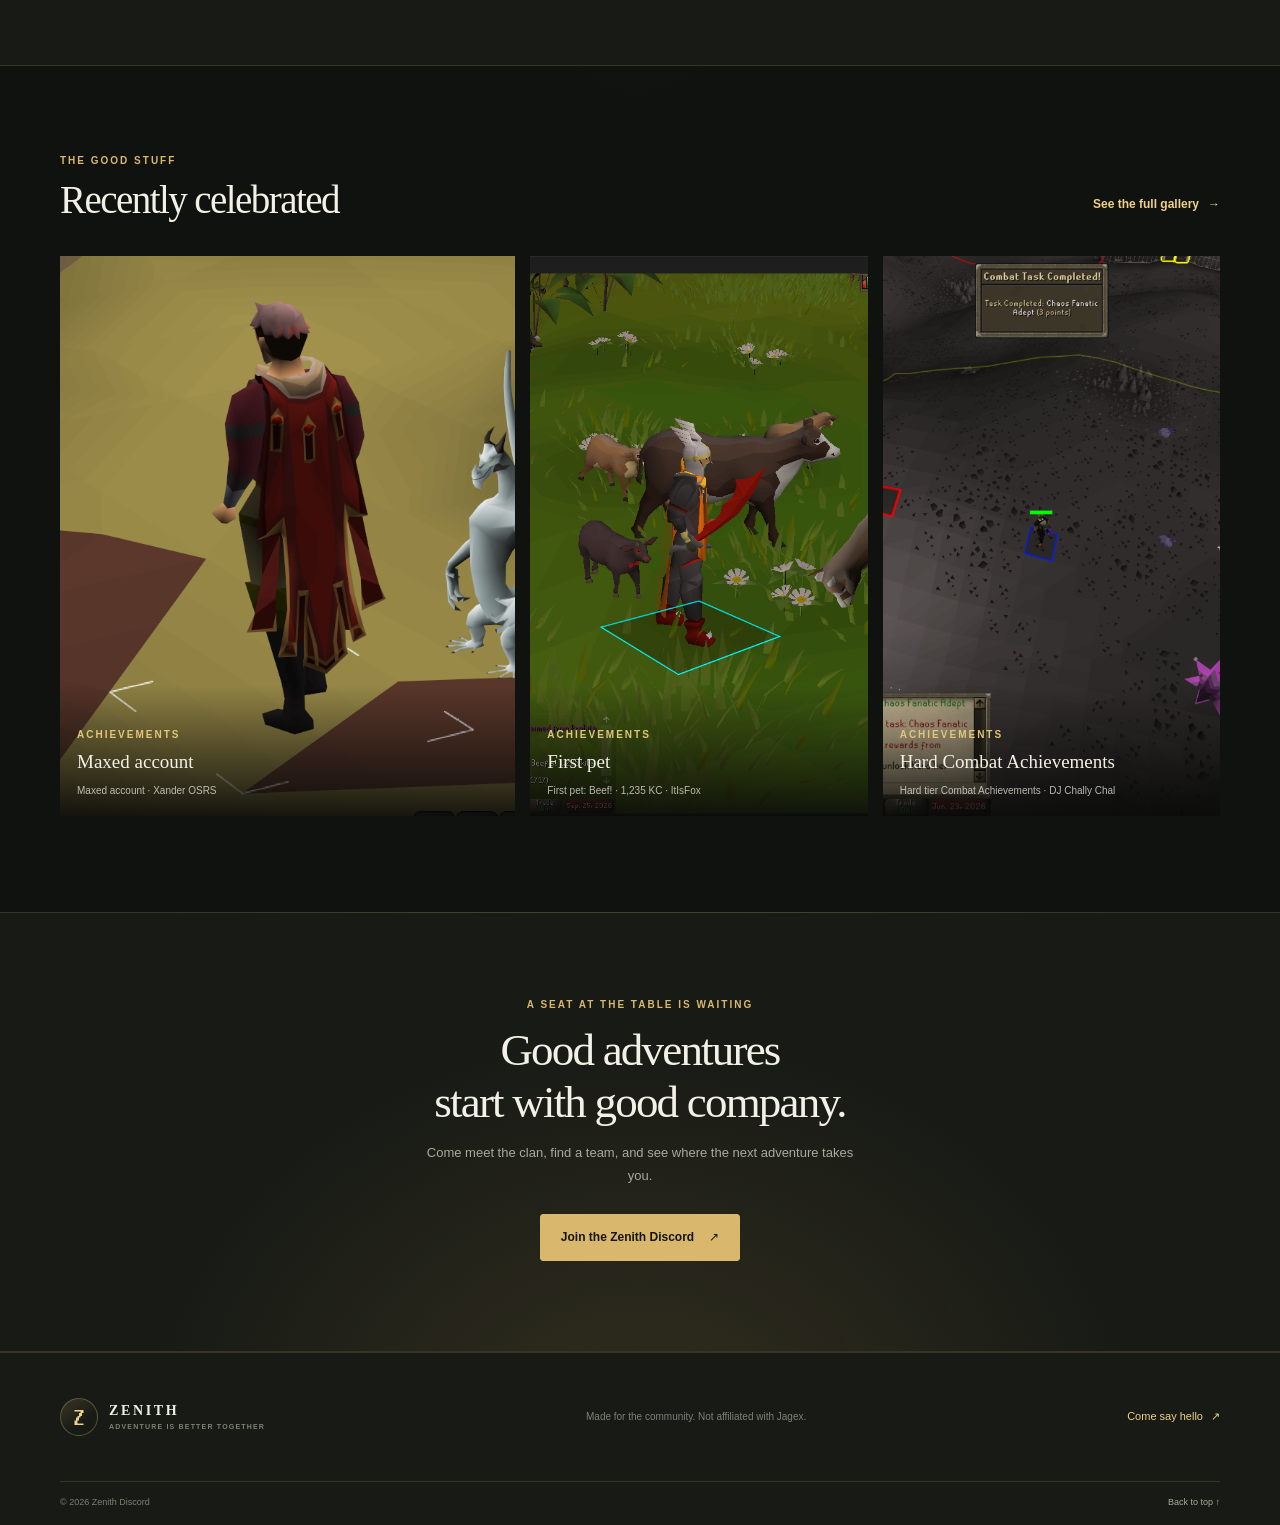
==== commit fb28b394: "Update favicon links to use new zenithlogo.png and remove old favicon" ====
--- a/index.html
+++ b/index.html
@@ -6,7 +6,7 @@
     <meta name="theme-color" content="#10120f">
     <meta name="description" content="Find your next adventure with Zenith, an Old School RuneScape clan built around raids, skilling, events, and good company.">
     <title>Zenith — Old School RuneScape Community</title>
-    <link rel="icon" href="icons/favicon.png" type="image/png">
+    <link rel="icon" href="favicon/zenithlogo.png" type="image/png">
     <link rel="stylesheet" href="styles.css">
     <script src="content.js" defer></script>
     <script src="script.js" defer></script>
--- a/styles.css
+++ b/styles.css
@@ -284,7 +284,7 @@
 }
 
 .hero--home::before {
-    background-image: url("eventscreenshots/Theatre_of_Blood.webp");
+    background-image: url("backgrounds/Lumbridge.webp");
     background-position: center 42%;
     background-size: cover;
     filter: saturate(0.64);
